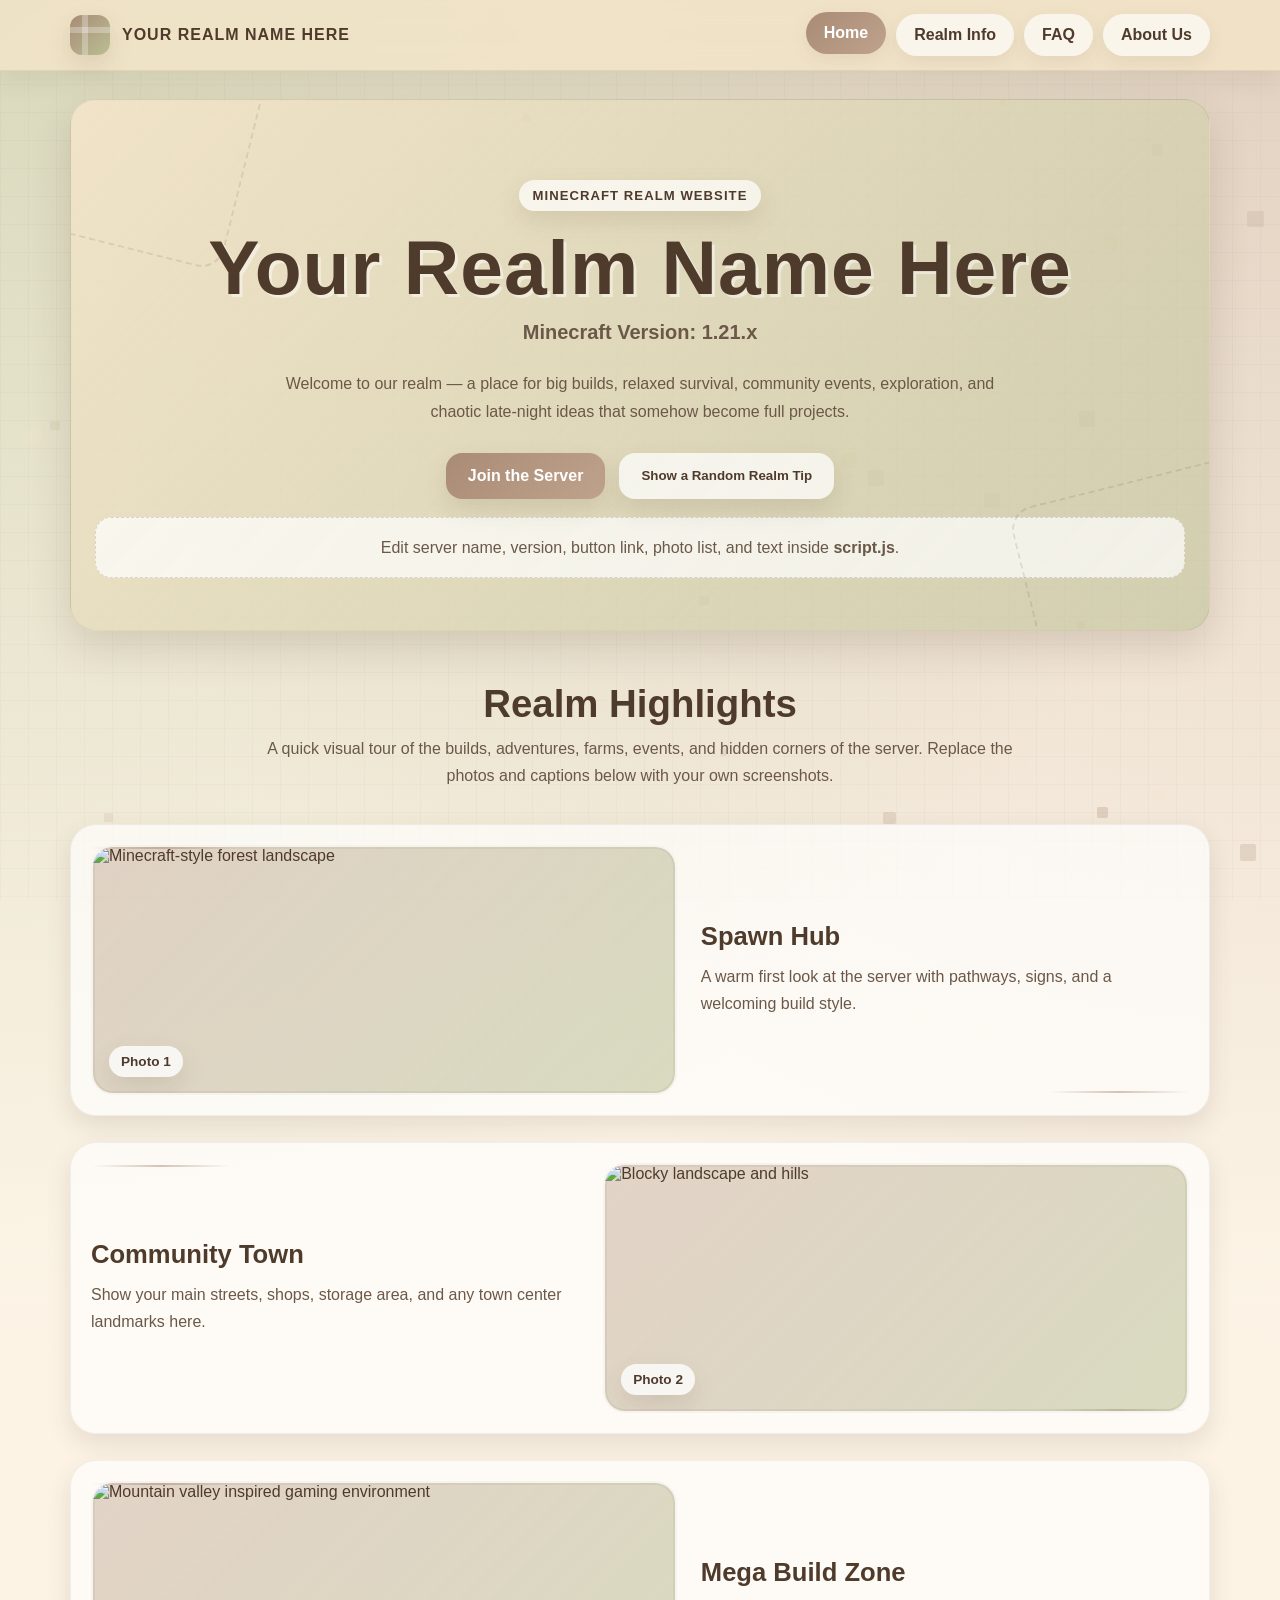
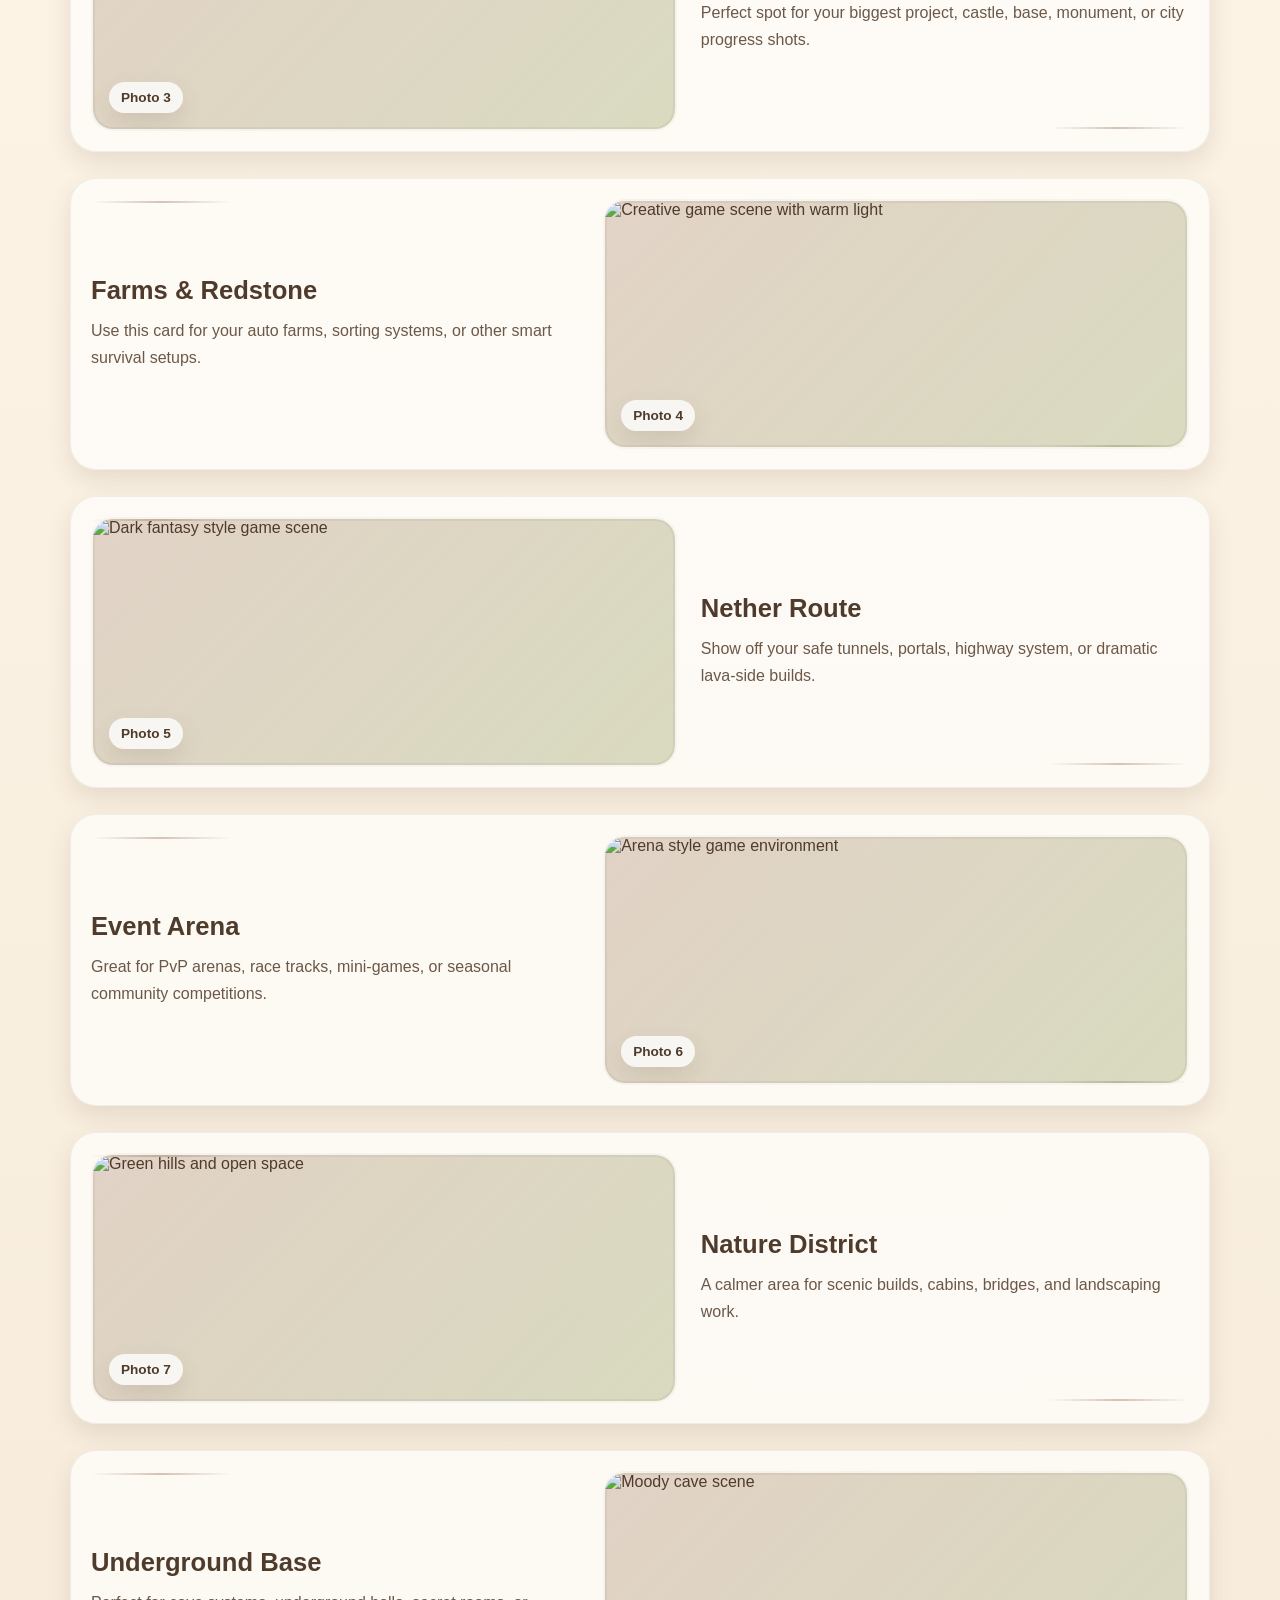
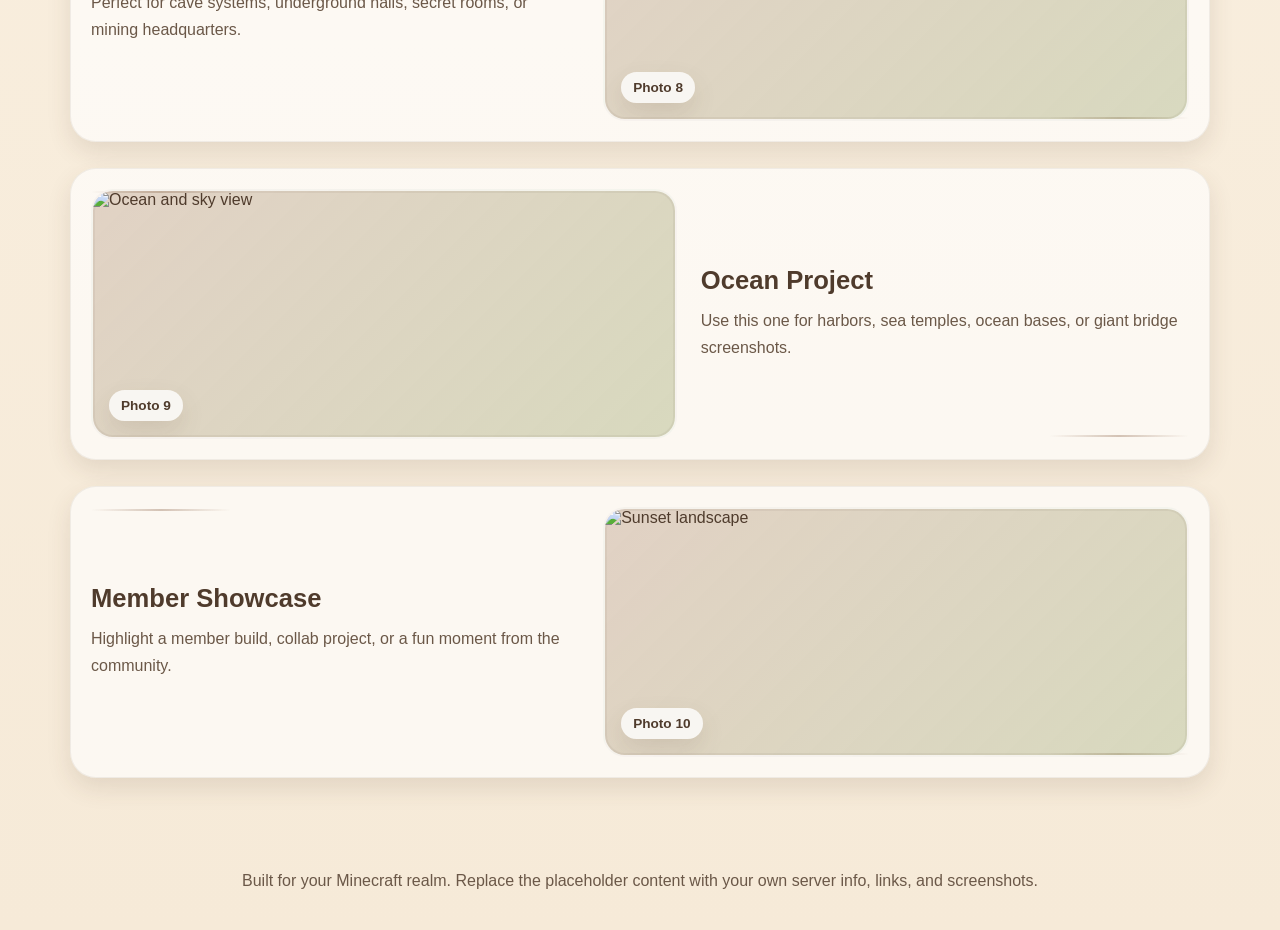
==== Sources/index.html @ 440e4a50 "Add files via upload" ====
<!DOCTYPE html>
<html lang="en">
<head>
  <meta charset="UTF-8" />
  <meta name="viewport" content="width=device-width, initial-scale=1.0" />
  <title>Home | Minecraft Realm Server</title>
  <link rel="stylesheet" href="style.css" />
</head>
<body data-page="home">
  <div class="floating-pixels" id="floatingPixels"></div>

  <div class="site-shell">
    <header class="topbar">
      <div class="nav-wrap">
        <div class="brand">
          <div class="brand-badge"></div>
          <div><span class="js-server-name">Realm Server</span></div>
        </div>

        <button class="menu-toggle" id="menuToggle" aria-label="Open menu">Menu</button>

        <nav class="nav-tabs" id="navTabs" aria-label="Main navigation">
          <a class="nav-tab" data-page="home" href="index.html">Home</a>
          <a class="nav-tab" data-page="realm-info" href="realm-info.html">Realm Info</a>
          <a class="nav-tab" data-page="faq" href="faq.html">FAQ</a>
          <a class="nav-tab" data-page="about-us" href="about-us.html">About Us</a>
        </nav>
      </div>
    </header>

    <main>

      <section>
        <div class="hero" id="heroCard">
          <div class="eyebrow">Minecraft Realm Website</div>
          <h1 class="server-title" id="serverName"></h1>
          <div class="version" id="serverVersion"></div>
          <p class="hero-text" id="heroText"></p>
          <div class="cta-row">
            <a class="btn btn-primary" id="joinButton" href="#" target="_blank" rel="noopener noreferrer">Join the Server</a>
            <button class="btn btn-secondary" id="randomTipButton">Show a Random Realm Tip</button>
          </div>
          <div class="edit-note">
            Edit server name, version, button link, photo list, and text inside <strong>script.js</strong>.
          </div>
        </div>

        <div class="section-head">
          <h2>Realm Highlights</h2>
          <p>
            A quick visual tour of the builds, adventures, farms, events, and hidden corners of the server.
            Replace the photos and captions below with your own screenshots.
          </p>
        </div>

        <div class="gallery" id="galleryGrid"></div>
      </section>

    </main>

    <footer class="footer">
      Built for your Minecraft realm. Replace the placeholder content with your own server info, links, and screenshots.
    </footer>
  </div>

  <script src="script.js"></script>
</body>
</html>
---- Sources/style.css ----
/* =========================
   THEME
   ========================= */
:root {
  --c1: #A98B76;
  --c2: #BFA28C;
  --c3: #F3E4C9;
  --c4: #BABF94;
  --bg: #f6ead8;
  --text: #4f3b2c;
  --text-soft: #6b5848;
  --card: rgba(243, 228, 201, 0.75);
  --line: rgba(79, 59, 44, 0.12);
  --shadow: 0 16px 40px rgba(79, 59, 44, 0.16);
  --shadow-soft: 0 10px 25px rgba(79, 59, 44, 0.12);
  --radius-xl: 26px;
  --radius-lg: 20px;
  --radius-md: 14px;
  --max: 1180px;
}

* { box-sizing: border-box; }
html { scroll-behavior: smooth; }

body {
  margin: 0;
  font-family: Arial, Helvetica, sans-serif;
  color: var(--text);
  background:
    radial-gradient(circle at top left, rgba(186,191,148,0.55), transparent 30%),
    radial-gradient(circle at top right, rgba(191,162,140,0.45), transparent 30%),
    linear-gradient(180deg, #fff8ec 0%, var(--bg) 100%);
  overflow-x: hidden;
  min-height: 100vh;
}

body::before {
  content: "";
  position: fixed;
  inset: 0;
  background-image:
    linear-gradient(rgba(79,59,44,0.025) 1px, transparent 1px),
    linear-gradient(90deg, rgba(79,59,44,0.025) 1px, transparent 1px);
  background-size: 28px 28px;
  pointer-events: none;
  z-index: -2;
}

a { color: inherit; }

.floating-pixels {
  position: fixed;
  inset: 0;
  overflow: hidden;
  pointer-events: none;
  z-index: -1;
}

.pixel {
  position: absolute;
  width: 10px;
  height: 10px;
  border-radius: 2px;
  opacity: 0.22;
  animation: drift linear infinite;
  filter: blur(0.2px);
}

@keyframes drift {
  from { transform: translateY(0) rotate(0deg); }
  to { transform: translateY(-120vh) rotate(240deg); }
}

.site-shell {
  min-height: 100vh;
  display: flex;
  flex-direction: column;
}

.topbar {
  position: sticky;
  top: 0;
  z-index: 50;
  backdrop-filter: blur(12px);
  background: rgba(243, 228, 201, 0.82);
  border-bottom: 1px solid rgba(79, 59, 44, 0.08);
  box-shadow: 0 10px 25px rgba(79, 59, 44, 0.08);
}

.nav-wrap {
  max-width: var(--max);
  margin: 0 auto;
  display: flex;
  align-items: center;
  justify-content: space-between;
  gap: 18px;
  padding: 14px 20px;
}

.brand {
  font-weight: 800;
  letter-spacing: 1px;
  text-transform: uppercase;
  display: flex;
  align-items: center;
  gap: 12px;
}

.brand-badge {
  width: 40px;
  height: 40px;
  border-radius: 12px;
  background: linear-gradient(135deg, var(--c1), var(--c4));
  box-shadow: var(--shadow-soft);
  position: relative;
  overflow: hidden;
}

.brand-badge::before,
.brand-badge::after {
  content: "";
  position: absolute;
  background: rgba(255,255,255,0.28);
}

.brand-badge::before {
  width: 100%;
  height: 6px;
  top: 12px;
  left: 0;
}

.brand-badge::after {
  width: 6px;
  height: 100%;
  left: 12px;
  top: 0;
}

.menu-toggle {
  display: none;
  border: none;
  background: white;
  color: var(--text);
  border-radius: 12px;
  padding: 10px 12px;
  box-shadow: var(--shadow-soft);
  cursor: pointer;
  font-weight: 700;
}

.nav-tabs {
  display: flex;
  gap: 10px;
  flex-wrap: wrap;
}

.nav-tab {
  border: none;
  cursor: pointer;
  padding: 12px 18px;
  border-radius: 999px;
  background: rgba(255,255,255,0.65);
  color: var(--text);
  font-weight: 700;
  text-decoration: none;
  transition: 0.25s ease;
  box-shadow: 0 6px 18px rgba(79,59,44,0.08);
}

.nav-tab:hover,
.nav-tab.active {
  background: linear-gradient(135deg, var(--c1), var(--c2));
  color: white;
  transform: translateY(-2px);
}

main {
  width: 100%;
  max-width: var(--max);
  margin: 0 auto;
  padding: 28px 20px 70px;
  flex: 1;
}

.hero {
  position: relative;
  text-align: center;
  padding: 80px 24px 52px;
  border-radius: var(--radius-xl);
  background: linear-gradient(135deg, rgba(243,228,201,0.9), rgba(186,191,148,0.55));
  overflow: hidden;
  box-shadow: var(--shadow);
  border: 1px solid rgba(79,59,44,0.08);
  transition: transform 0.18s ease;
}

.hero::before,
.hero::after {
  content: "";
  position: absolute;
  width: 260px;
  height: 260px;
  border: 2px dashed rgba(79,59,44,0.12);
  border-radius: 24px;
  transform: rotate(14deg);
}

.hero::before {
  top: -120px;
  left: -80px;
}

.hero::after {
  bottom: -110px;
  right: -90px;
  transform: rotate(-14deg);
}

.eyebrow {
  display: inline-block;
  margin-bottom: 14px;
  padding: 8px 14px;
  border-radius: 999px;
  font-size: 0.82rem;
  font-weight: 700;
  letter-spacing: 0.08em;
  text-transform: uppercase;
  background: rgba(255,255,255,0.7);
  box-shadow: var(--shadow-soft);
}

h1, h2, h3 {
  margin: 0;
  line-height: 1.1;
}

.server-title {
  font-size: clamp(2.4rem, 6vw, 5rem);
  margin-bottom: 12px;
  text-shadow: 3px 3px 0 rgba(255,255,255,0.45);
  letter-spacing: 1px;
}

.version {
  font-size: clamp(1rem, 2vw, 1.25rem);
  color: var(--text-soft);
  margin-bottom: 26px;
  font-weight: 700;
}

.hero-text {
  max-width: 720px;
  margin: 0 auto 28px;
  color: var(--text-soft);
  line-height: 1.7;
}

.cta-row {
  display: flex;
  justify-content: center;
  flex-wrap: wrap;
  gap: 14px;
}

.btn,
.social-card {
  position: relative;
  overflow: hidden;
}

.btn {
  display: inline-flex;
  align-items: center;
  justify-content: center;
  gap: 10px;
  padding: 14px 22px;
  border-radius: 16px;
  border: none;
  text-decoration: none;
  font-weight: 800;
  cursor: pointer;
  transition: 0.25s ease;
  box-shadow: var(--shadow-soft);
}

.btn-primary {
  background: linear-gradient(135deg, var(--c1), var(--c2));
  color: white;
}

.btn-secondary {
  background: rgba(255,255,255,0.72);
  color: var(--text);
}

.btn:hover,
.social-card:hover,
.gallery-card:hover,
.info-card:hover,
.faq-card:hover {
  transform: translateY(-4px);
  box-shadow: 0 18px 35px rgba(79,59,44,0.16);
}

.section-head {
  text-align: center;
  margin: 52px 0 26px;
}

.section-head h2 {
  font-size: clamp(1.8rem, 3vw, 2.9rem);
  margin-bottom: 10px;
}

.section-head p {
  margin: 0 auto;
  max-width: 760px;
  color: var(--text-soft);
  line-height: 1.7;
}

.gallery {
  display: grid;
  gap: 26px;
  margin-top: 34px;
}

.gallery-card {
  position: relative;
  display: grid;
  grid-template-columns: 1.2fr 1fr;
  gap: 24px;
  align-items: center;
  padding: 20px;
  border-radius: var(--radius-xl);
  background: rgba(255,255,255,0.65);
  box-shadow: var(--shadow-soft);
  border: 1px solid rgba(79,59,44,0.07);
  transition: 0.25s ease;
}

.gallery-card:nth-child(even) {
  grid-template-columns: 1fr 1.2fr;
}

.gallery-card:nth-child(even) .gallery-image {
  order: 2;
}

.gallery-card::before,
.gallery-card::after {
  content: "";
  position: absolute;
  border-radius: 999px;
  background: linear-gradient(90deg, transparent, rgba(169,139,118,0.5), transparent);
  height: 2px;
  width: 140px;
}

.gallery-card::before {
  top: 22px;
  left: 20px;
}

.gallery-card::after {
  bottom: 22px;
  right: 20px;
}

.gallery-image {
  min-height: 250px;
  border-radius: 22px;
  overflow: hidden;
  position: relative;
  background: linear-gradient(135deg, rgba(191,162,140,0.45), rgba(186,191,148,0.55));
  border: 2px solid rgba(255,255,255,0.7);
  box-shadow: inset 0 0 0 2px rgba(79,59,44,0.06);
}

.gallery-image img {
  width: 100%;
  height: 100%;
  object-fit: cover;
  display: block;
}

.gallery-image .photo-label {
  position: absolute;
  left: 16px;
  bottom: 16px;
  background: rgba(255,255,255,0.78);
  color: var(--text);
  padding: 8px 12px;
  border-radius: 999px;
  font-size: 0.85rem;
  font-weight: 700;
  box-shadow: var(--shadow-soft);
}

.gallery-copy h3 {
  font-size: clamp(1.2rem, 2vw, 1.8rem);
  margin-bottom: 12px;
}

.gallery-copy p {
  margin: 0;
  line-height: 1.7;
  color: var(--text-soft);
}

.grid-two {
  display: grid;
  grid-template-columns: 1fr 1fr;
  gap: 24px;
  align-items: start;
}

.side-note {
  padding: 24px;
  border-radius: var(--radius-lg);
  background: rgba(255,255,255,0.62);
  box-shadow: var(--shadow-soft);
  border: 1px solid rgba(79,59,44,0.07);
  line-height: 1.7;
  color: var(--text-soft);
  position: sticky;
  top: 92px;
}

.accordion-group {
  display: grid;
  gap: 16px;
}

.info-card,
.faq-card,
.nested-card {
  border-radius: var(--radius-lg);
  background: rgba(255,255,255,0.68);
  border: 1px solid rgba(79,59,44,0.08);
  box-shadow: var(--shadow-soft);
  overflow: hidden;
  transition: 0.25s ease;
}

.accordion-trigger {
  width: 100%;
  text-align: left;
  border: none;
  background: transparent;
  padding: 20px 22px;
  display: flex;
  justify-content: space-between;
  align-items: center;
  gap: 14px;
  cursor: pointer;
  font-size: 1rem;
  font-weight: 800;
  color: var(--text);
}

.accordion-trigger span:last-child {
  font-size: 1.2rem;
  transition: transform 0.25s ease;
  color: var(--text-soft);
  min-width: 16px;
  text-align: center;
}

.accordion-item.open .accordion-trigger span:last-child {
  transform: rotate(45deg);
}

.accordion-content {
  max-height: 0;
  overflow: hidden;
  transition: max-height 0.35s ease;
}

.accordion-inner {
  padding: 0 22px 22px;
  color: var(--text-soft);
  line-height: 1.75;
}

.accordion-inner p,
.accordion-inner ul {
  margin-top: 0;
}

.accordion-inner ul {
  padding-left: 18px;
  margin-bottom: 0;
}

.nested-list {
  display: grid;
  gap: 12px;
  margin-top: 12px;
}

.nested-card .accordion-trigger {
  padding: 16px 18px;
  font-size: 0.97rem;
}

.nested-card .accordion-inner {
  padding: 0 18px 18px;
}

.social-panel {
  margin-top: 20px;
  padding: 22px;
  border-radius: var(--radius-xl);
  background: linear-gradient(135deg, rgba(243,228,201,0.92), rgba(186,191,148,0.54));
  border: 1px solid rgba(79,59,44,0.08);
  box-shadow: var(--shadow);
}

.social-header {
  display: flex;
  justify-content: space-between;
  align-items: center;
  gap: 14px;
  flex-wrap: wrap;
  margin-bottom: 18px;
}

.social-header h3 {
  font-size: clamp(1.2rem, 2vw, 1.7rem);
}

.social-links {
  display: grid;
  grid-template-columns: repeat(3, 1fr);
  gap: 16px;
  margin-top: 18px;
}

.social-card {
  display: flex;
  align-items: center;
  gap: 14px;
  padding: 18px;
  border-radius: 20px;
  text-decoration: none;
  color: var(--text);
  background: rgba(255,255,255,0.72);
  border: 1px solid rgba(79,59,44,0.08);
  box-shadow: var(--shadow-soft);
  transition: 0.25s ease;
}

.social-icon {
  width: 46px;
  height: 46px;
  border-radius: 14px;
  display: grid;
  place-items: center;
  background: linear-gradient(135deg, var(--c1), var(--c2));
  color: white;
  font-weight: 900;
  box-shadow: var(--shadow-soft);
  flex-shrink: 0;
}

.social-card strong {
  display: block;
  margin-bottom: 2px;
}

.story-wrap {
  display: grid;
  grid-template-columns: 1.1fr 0.9fr;
  gap: 24px;
  margin-top: 28px;
}

.story-card,
.mini-card {
  border-radius: var(--radius-xl);
  background: rgba(255,255,255,0.68);
  border: 1px solid rgba(79,59,44,0.08);
  box-shadow: var(--shadow-soft);
  padding: 24px;
}

.story-card p,
.mini-card p {
  color: var(--text-soft);
  line-height: 1.8;
  margin-bottom: 0;
}

.story-card p + p { margin-top: 16px; }

.mini-card-grid {
  display: grid;
  gap: 18px;
}

.tag-list {
  display: flex;
  flex-wrap: wrap;
  gap: 10px;
  margin-top: 16px;
}

.tag {
  padding: 10px 14px;
  border-radius: 999px;
  background: rgba(169,139,118,0.12);
  font-weight: 700;
  color: var(--text);
}

.footer {
  padding: 24px 20px 40px;
  text-align: center;
  color: var(--text-soft);
}

.sparkle {
  position: fixed;
  width: 12px;
  height: 12px;
  border-radius: 50%;
  pointer-events: none;
  background: radial-gradient(circle, rgba(255,255,255,0.95), rgba(169,139,118,0.6));
  animation: pop 650ms ease-out forwards;
  z-index: 999;
}

@keyframes pop {
  0% { transform: scale(0.4); opacity: 1; }
  100% { transform: scale(2.4) translateY(-12px); opacity: 0; }
}

/* optional helper block */
.edit-note {
  margin-top: 18px;
  padding: 16px 18px;
  border-radius: 16px;
  background: rgba(255,255,255,0.7);
  border: 1px dashed rgba(79,59,44,0.18);
  color: var(--text-soft);
  line-height: 1.7;
}

/* responsive */
@media (max-width: 920px) {
  .grid-two,
  .story-wrap,
  .gallery-card,
  .gallery-card:nth-child(even) {
    grid-template-columns: 1fr;
  }

  .gallery-card:nth-child(even) .gallery-image {
    order: 0;
  }

  .social-links {
    grid-template-columns: 1fr;
  }

  .side-note {
    position: static;
  }
}

@media (max-width: 760px) {
  .menu-toggle { display: inline-flex; }

  .nav-wrap {
    flex-wrap: wrap;
  }

  .nav-tabs {
    display: none;
    width: 100%;
    flex-direction: column;
  }

  .nav-tabs.open {
    display: flex;
  }

  .nav-tab {
    width: 100%;
    text-align: left;
  }

  main {
    padding-top: 18px;
  }

  .hero {
    padding: 60px 18px 40px;
  }
}

@media (max-width: 520px) {
  .gallery-image {
    min-height: 200px;
  }

  .accordion-trigger {
    padding: 18px;
  }

  .accordion-inner {
    padding: 0 18px 18px;
  }
}
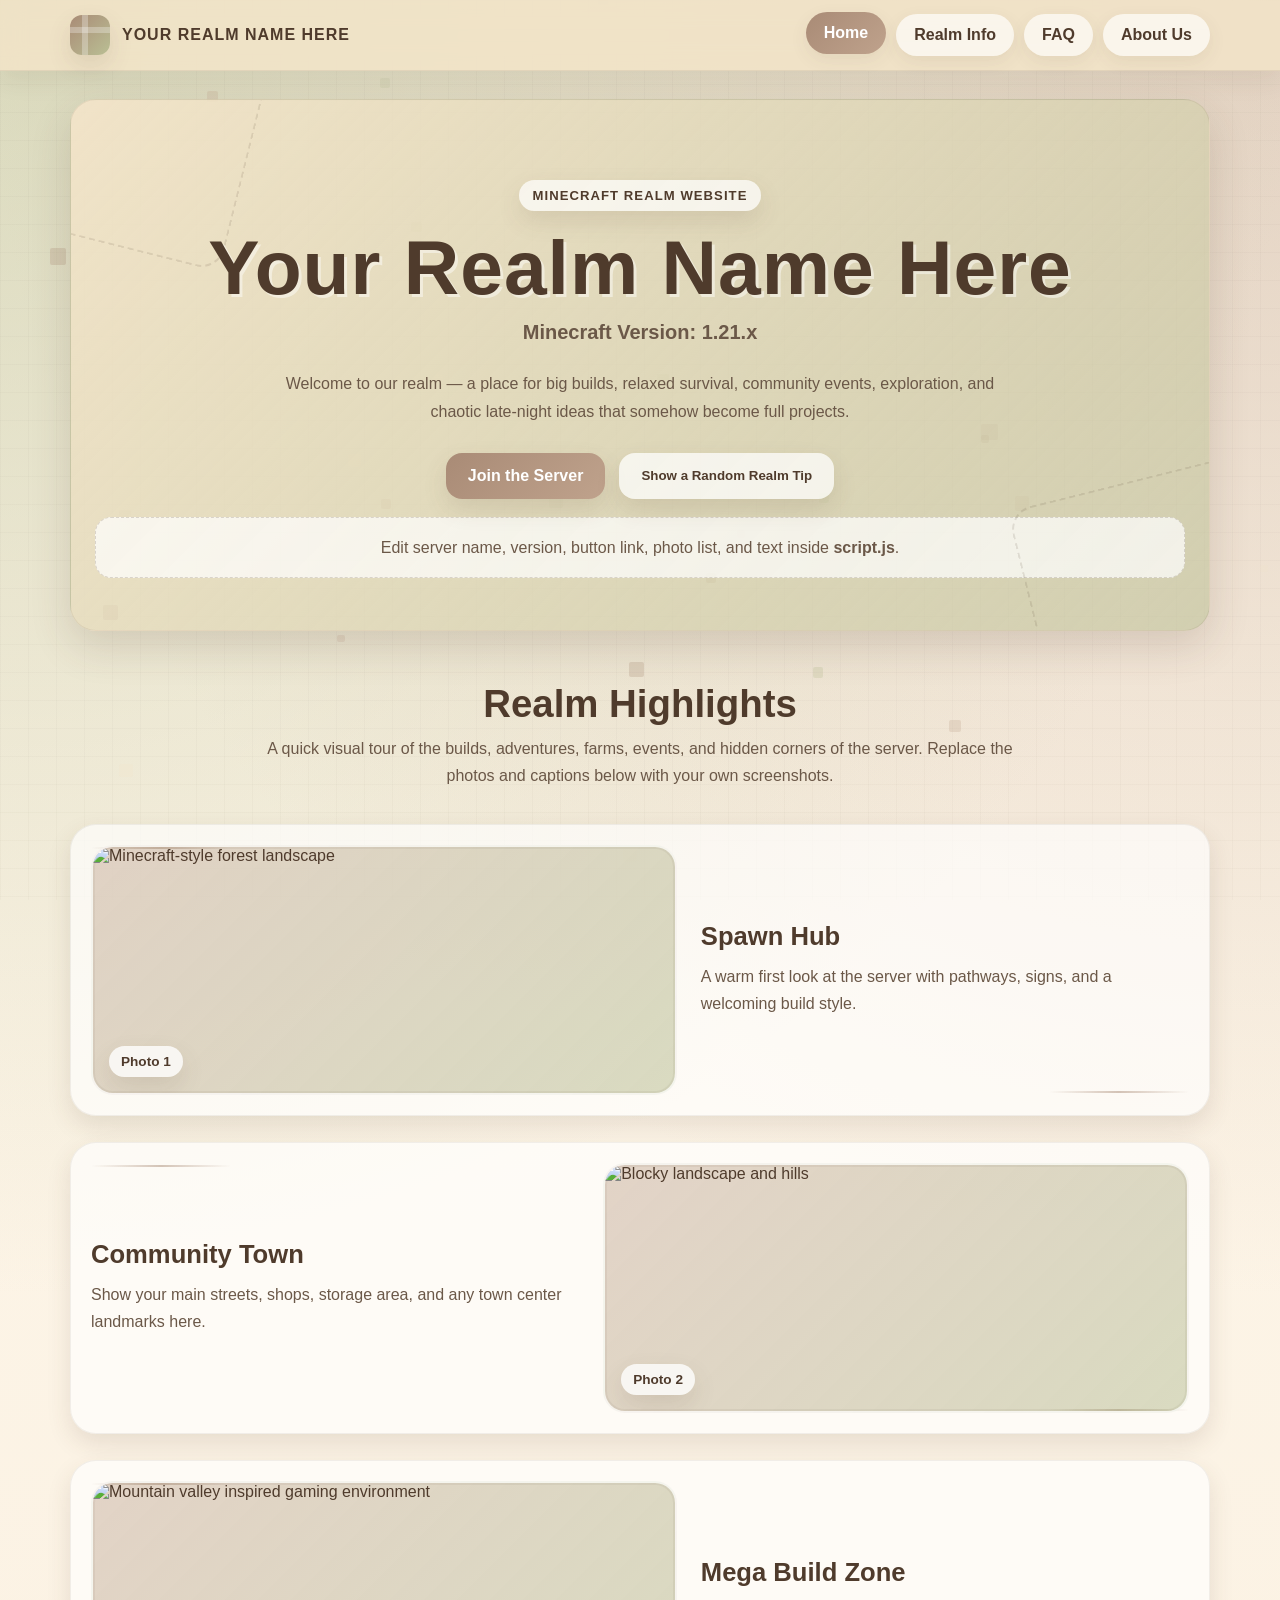
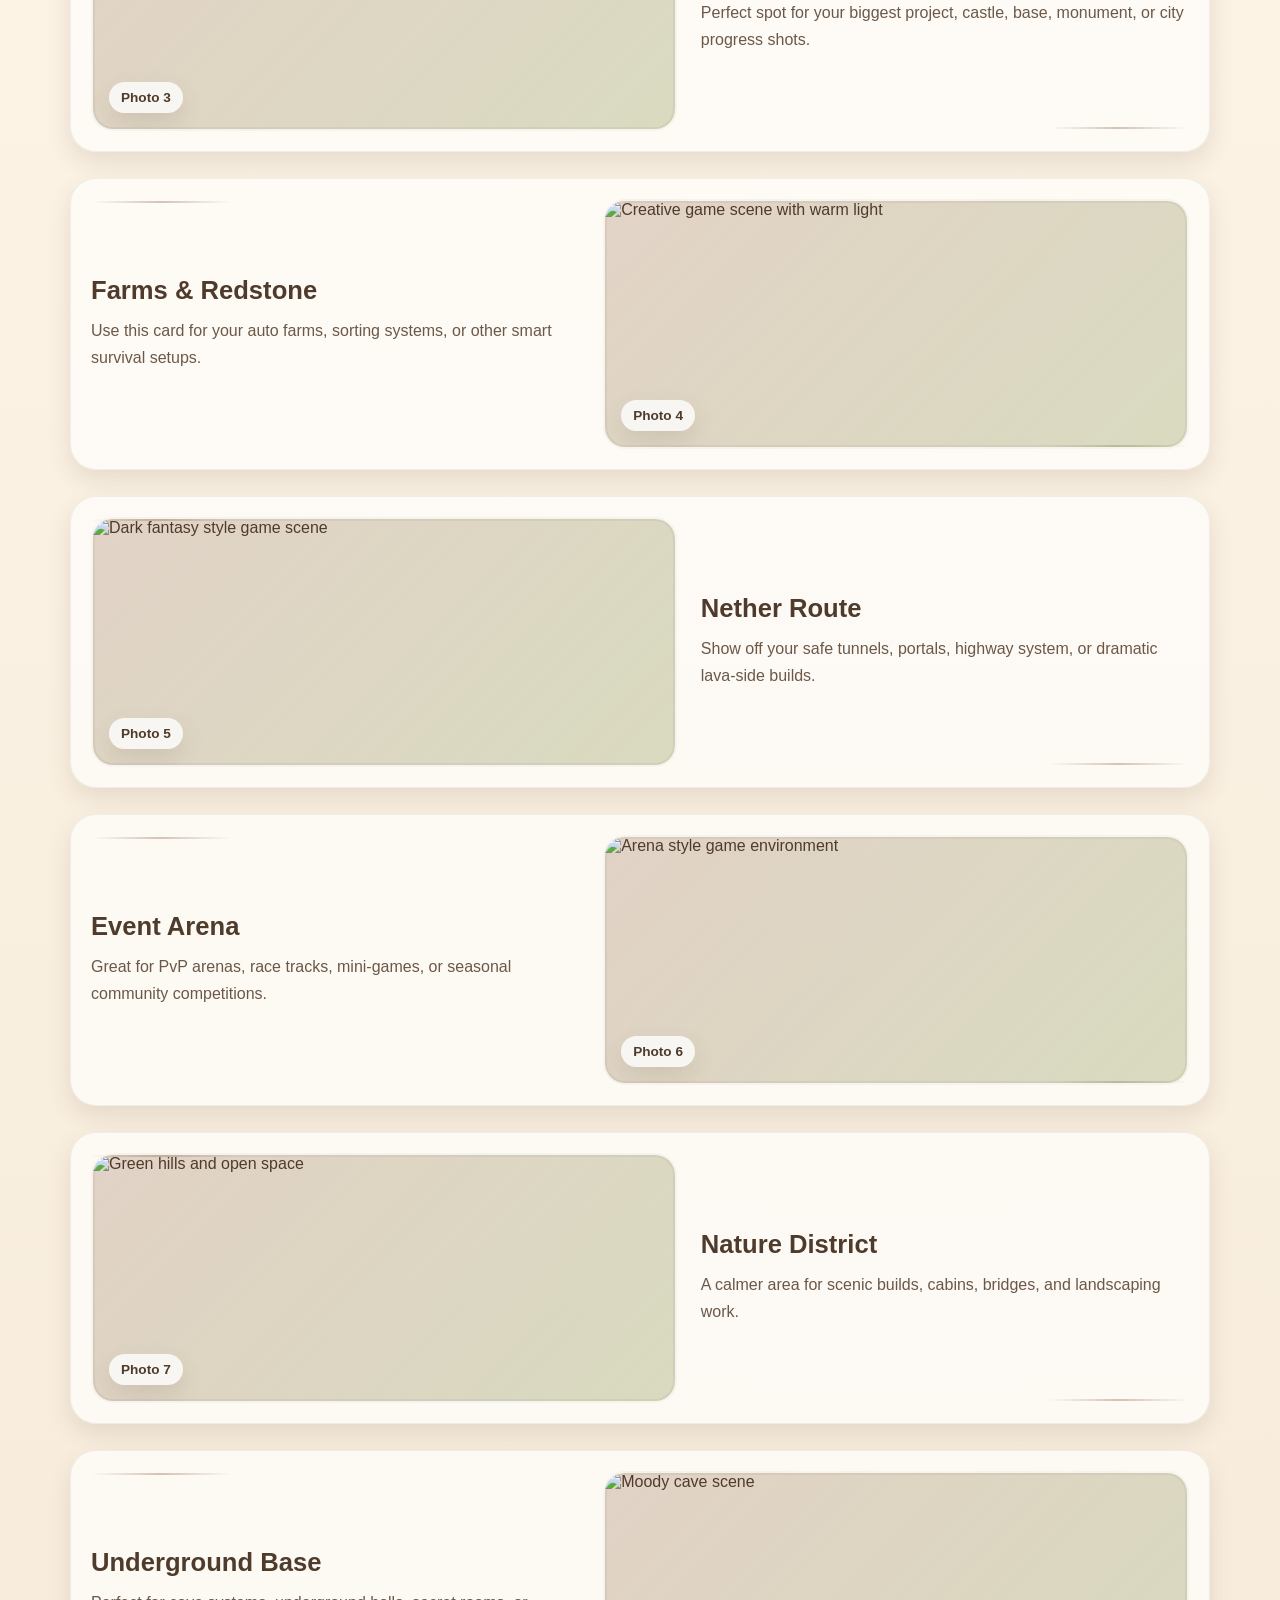
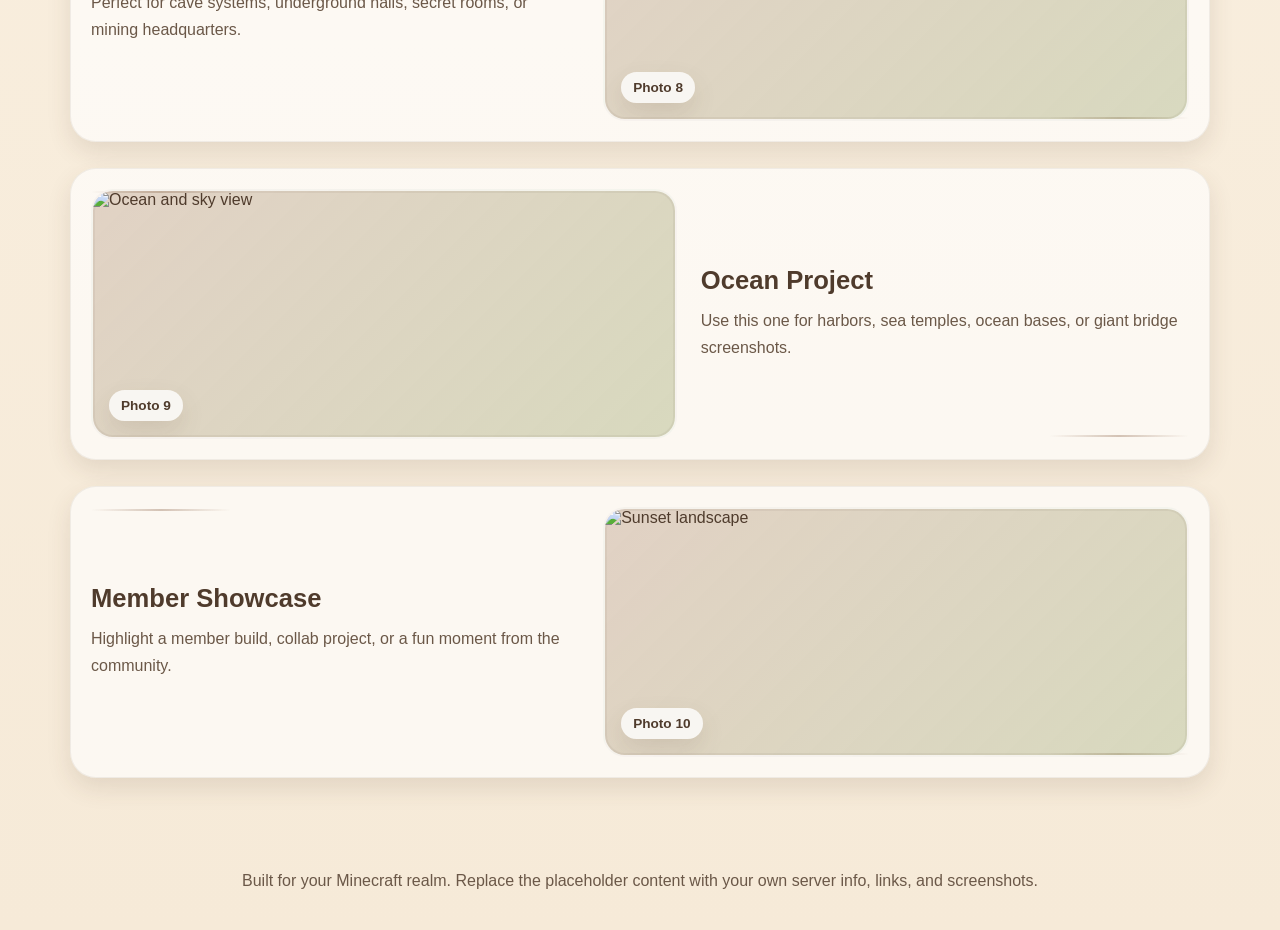
==== commit e78adfd5: "Update index.html" ====
--- a/Sources/index.html
+++ b/Sources/index.html
@@ -14,7 +14,7 @@
       <div class="nav-wrap">
         <div class="brand">
           <div class="brand-badge"></div>
-          <div><span class="js-server-name">Realm Server</span></div>
+          <div><span class="js-server-name">2026.2 MeinKamf</span></div>
         </div>
 
         <button class="menu-toggle" id="menuToggle" aria-label="Open menu">Menu</button>
@@ -37,7 +37,7 @@
           <div class="version" id="serverVersion"></div>
           <p class="hero-text" id="heroText"></p>
           <div class="cta-row">
-            <a class="btn btn-primary" id="joinButton" href="#" target="_blank" rel="noopener noreferrer">Join the Server</a>
+            <a class="btn btn-primary" id="joinButton" href="#" target="realms.gg/As6BHL8KsGobpAQ" rel="noopener noreferrer">Join the Server</a>
             <button class="btn btn-secondary" id="randomTipButton">Show a Random Realm Tip</button>
           </div>
           <div class="edit-note">
